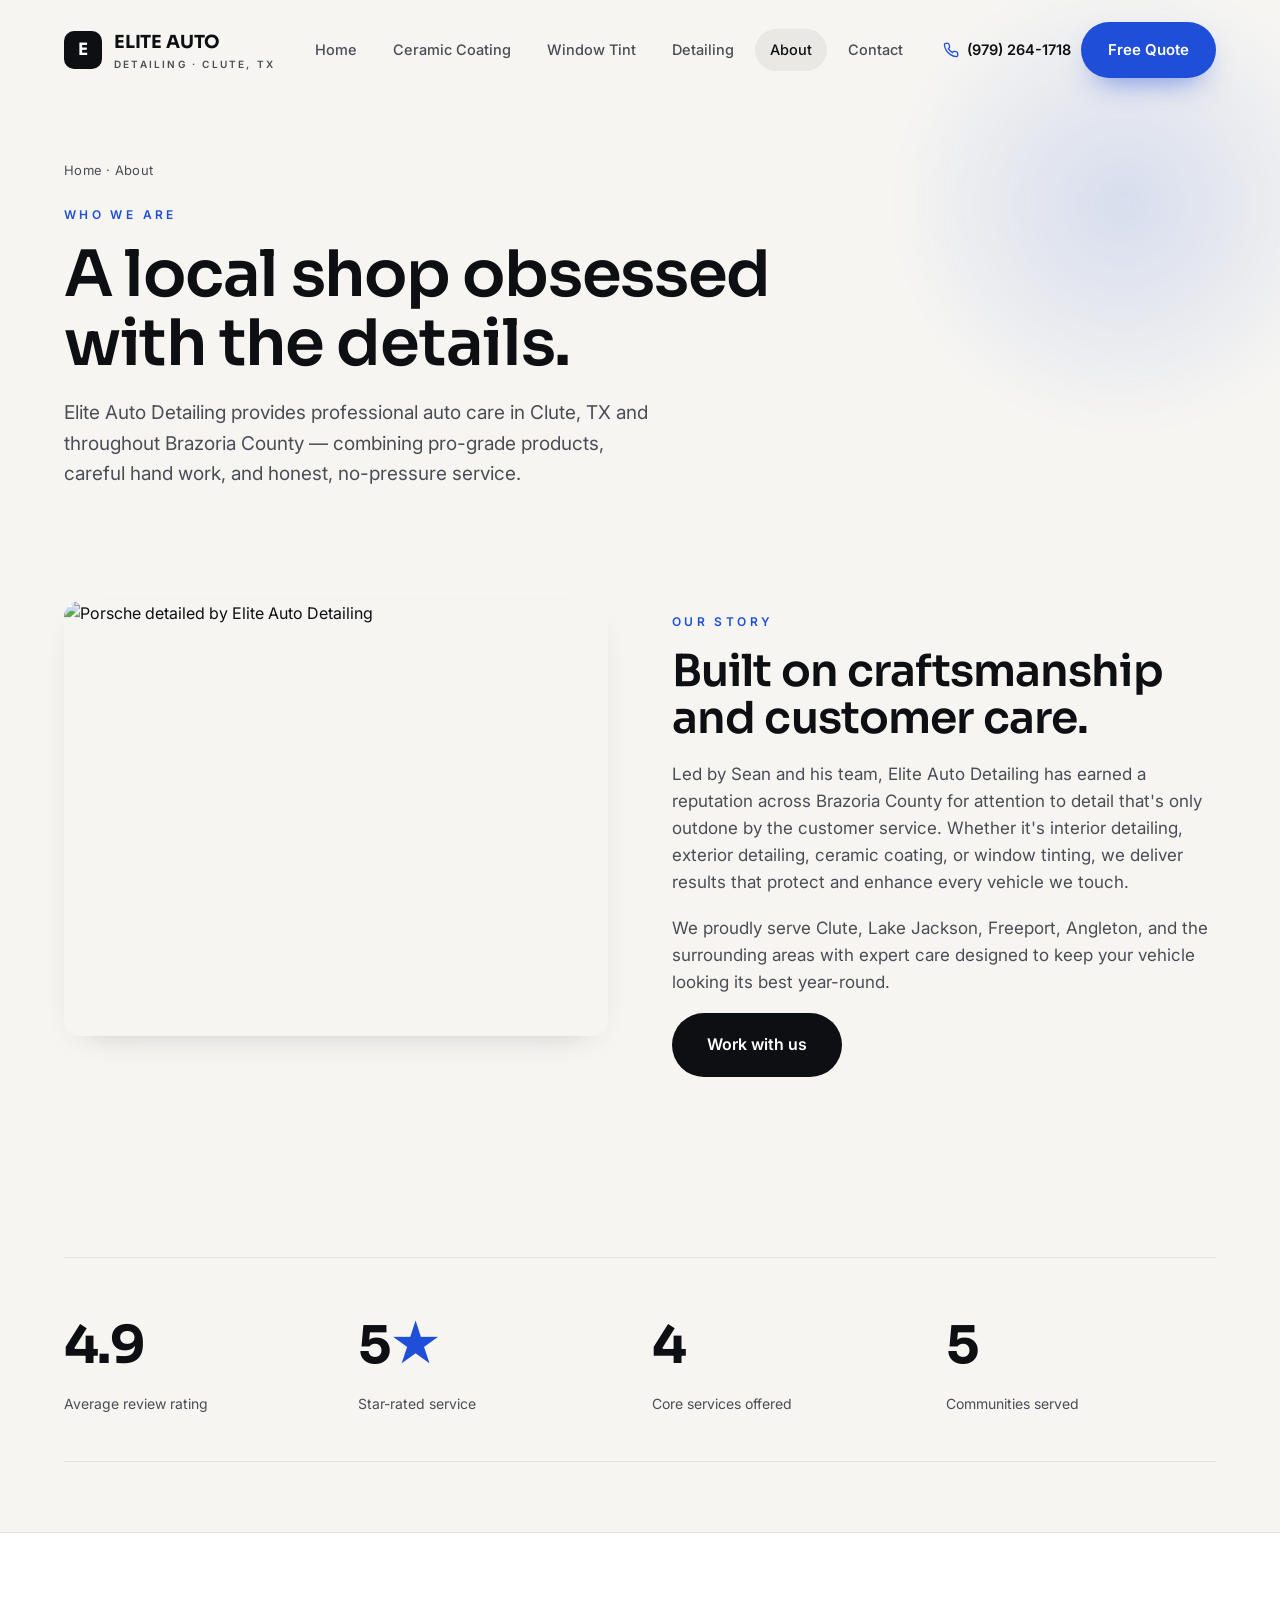
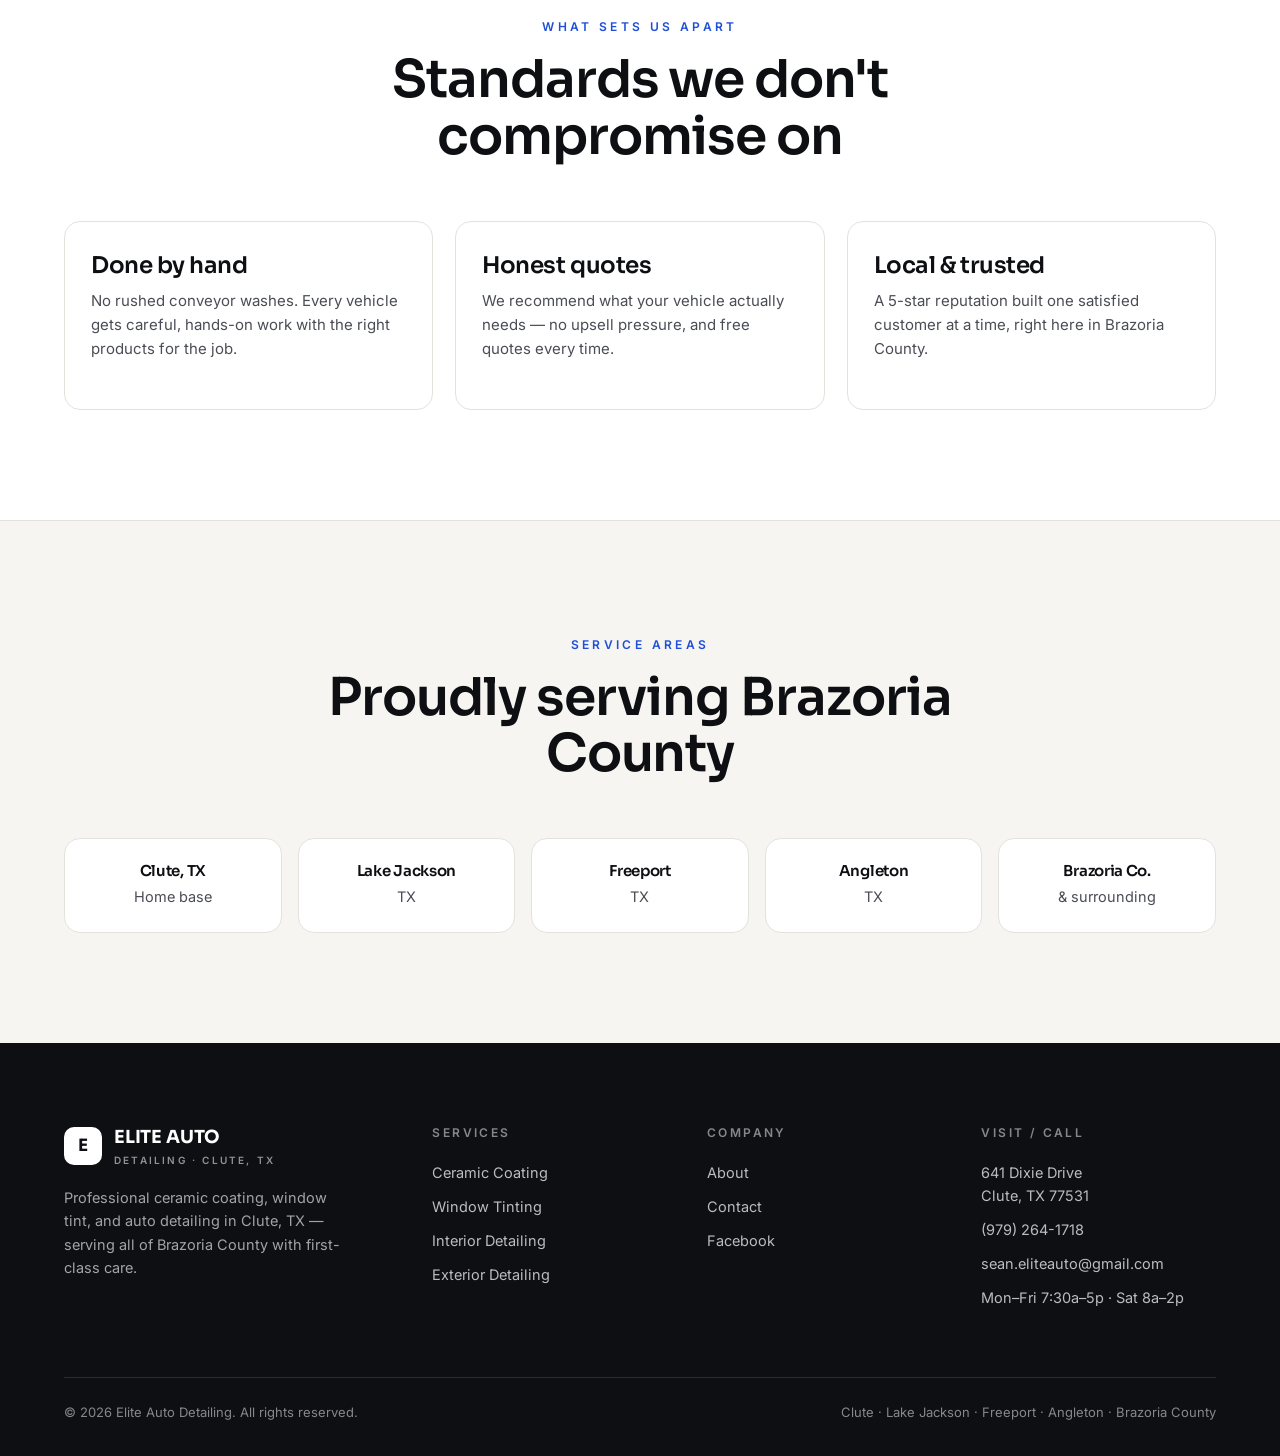
==== about.html @ 1297a755 "Elite Auto Detailing website" ====
<!DOCTYPE html>
<html lang="en">
<head>
<meta charset="UTF-8" />
<meta name="viewport" content="width=device-width, initial-scale=1" />
<title>About | Elite Auto Detailing in Clute, TX</title>
<meta name="description" content="Elite Auto Detailing is a local, 5-star auto detailing shop in Clute, TX. Learn about our team, our standards, and the areas we serve across Brazoria County." />
<link rel="preconnect" href="https://fonts.googleapis.com">
<link rel="preconnect" href="https://fonts.gstatic.com" crossorigin>
<link href="https://fonts.googleapis.com/css2?family=Inter:wght@400;500;600&family=Sora:wght@400;600;700&display=swap" rel="stylesheet">
<link rel="stylesheet" href="styles.css" />
</head>
<body>
<div class="progress"></div>

<header class="site-header">
  <div class="container nav">
    <a class="brand" href="index.html"><span class="mark">E</span><span>ELITE AUTO<small>DETAILING · CLUTE, TX</small></span></a>
    <nav class="nav-links">
      <a href="index.html">Home</a><a href="ceramic-coating.html">Ceramic Coating</a><a href="window-tint.html">Window Tint</a><a href="detailing.html">Detailing</a><a href="about.html">About</a><a href="contact.html">Contact</a>
    </nav>
    <div class="nav-cta">
      <a class="nav-phone" href="tel:9792641718"><svg viewBox="0 0 24 24" fill="none" stroke="currentColor" stroke-width="2"><path d="M22 16.92v3a2 2 0 0 1-2.18 2 19.79 19.79 0 0 1-8.63-3.07 19.5 19.5 0 0 1-6-6 19.79 19.79 0 0 1-3.07-8.67A2 2 0 0 1 4.11 2h3a2 2 0 0 1 2 1.72c.13.96.36 1.9.7 2.81a2 2 0 0 1-.45 2.11L8.09 9.91a16 16 0 0 0 6 6l1.27-1.27a2 2 0 0 1 2.11-.45c.9.34 1.85.57 2.81.7A2 2 0 0 1 22 16.92z"/></svg>(979) 264-1718</a>
      <a class="btn btn-primary" href="contact.html" data-magnetic>Free Quote</a>
    </div>
    <button class="hamburger" aria-label="Open menu"><span></span><span></span><span></span></button>
  </div>
</header>
<div class="mobile-menu">
  <a href="index.html">Home</a><a href="ceramic-coating.html">Ceramic Coating</a><a href="window-tint.html">Window Tint</a><a href="detailing.html">Detailing</a><a href="about.html">About</a><a href="contact.html">Contact</a>
  <div class="m-foot"><a class="btn btn-primary btn-lg" href="contact.html">Get a Free Quote</a><a class="btn btn-ghost btn-lg" href="tel:9792641718">Call (979) 264-1718</a></div>
</div>

<section class="page-hero">
  <div class="hero-glow"></div>
  <div class="container">
    <div class="breadcrumb"><a href="index.html">Home</a> · About</div>
    <span class="eyebrow" data-reveal>Who we are</span>
    <h1 data-reveal data-reveal-delay="1">A local shop obsessed with the details.</h1>
    <p data-reveal data-reveal-delay="2">Elite Auto Detailing provides professional auto care in Clute, TX and throughout Brazoria County — combining pro-grade products, careful hand work, and honest, no-pressure service.</p>
  </div>
</section>

<section class="section" style="padding-top:40px">
  <div class="container split">
    <div class="split-media" data-reveal>
      <img src="https://static.wixstatic.com/media/bb468a_57d0374f0ba342598aabe4526b5beebb~mv2.jpg/v1/fill/w_1000,h_800,al_c,q_88,enc_auto/file.jpg" alt="Porsche detailed by Elite Auto Detailing" data-parallax="0.05">
    </div>
    <div class="split-body" data-reveal data-reveal-delay="1">
      <span class="eyebrow">Our story</span>
      <h2>Built on craftsmanship and customer care.</h2>
      <p>Led by Sean and his team, Elite Auto Detailing has earned a reputation across Brazoria County for attention to detail that's only outdone by the customer service. Whether it's interior detailing, exterior detailing, ceramic coating, or window tinting, we deliver results that protect and enhance every vehicle we touch.</p>
      <p>We proudly serve Clute, Lake Jackson, Freeport, Angleton, and the surrounding areas with expert care designed to keep your vehicle looking its best year-round.</p>
      <a class="btn btn-dark btn-lg" href="contact.html" data-magnetic>Work with us</a>
    </div>
  </div>
</section>

<section class="section" style="padding:70px 0">
  <div class="container">
    <div class="stats">
      <div class="stat" data-reveal><div class="n"><span data-count="4.9">0</span></div><p>Average review rating</p></div>
      <div class="stat" data-reveal data-reveal-delay="1"><div class="n"><span data-count="5">0</span><span class="suf">★</span></div><p>Star-rated service</p></div>
      <div class="stat" data-reveal data-reveal-delay="2"><div class="n"><span data-count="4">0</span></div><p>Core services offered</p></div>
      <div class="stat" data-reveal data-reveal-delay="3"><div class="n"><span data-count="5">0</span></div><p>Communities served</p></div>
    </div>
  </div>
</section>

<section class="section" style="background:var(--bg-alt);border-top:1px solid var(--line);border-bottom:1px solid var(--line);padding-top:80px">
  <div class="container">
    <div class="section-head center-head text-center" data-reveal><span class="eyebrow">What sets us apart</span><h2>Standards we don't compromise on</h2></div>
    <div class="svc-grid" style="grid-template-columns:repeat(3,1fr)">
      <div class="svc-card" data-reveal data-reveal-delay="1"><div class="body"><h3>Done by hand</h3><p>No rushed conveyor washes. Every vehicle gets careful, hands-on work with the right products for the job.</p></div></div>
      <div class="svc-card" data-reveal data-reveal-delay="2"><div class="body"><h3>Honest quotes</h3><p>We recommend what your vehicle actually needs — no upsell pressure, and free quotes every time.</p></div></div>
      <div class="svc-card" data-reveal data-reveal-delay="3"><div class="body"><h3>Local &amp; trusted</h3><p>A 5-star reputation built one satisfied customer at a time, right here in Brazoria County.</p></div></div>
    </div>
  </div>
</section>

<section class="section">
  <div class="container">
    <div class="section-head center-head text-center" data-reveal><span class="eyebrow">Service areas</span><h2>Proudly serving Brazoria County</h2></div>
    <div class="info-grid" style="grid-template-columns:repeat(5,1fr)" data-reveal data-reveal-delay="1">
      <div class="info-card text-center"><h4>Clute, TX</h4><p>Home base</p></div>
      <div class="info-card text-center"><h4>Lake Jackson</h4><p>TX</p></div>
      <div class="info-card text-center"><h4>Freeport</h4><p>TX</p></div>
      <div class="info-card text-center"><h4>Angleton</h4><p>TX</p></div>
      <div class="info-card text-center"><h4>Brazoria Co.</h4><p>&amp; surrounding</p></div>
    </div>
  </div>
</section>

<footer class="site-footer">
  <div class="container">
    <div class="foot-grid">
      <div><a class="brand" href="index.html"><span class="mark">E</span><span>ELITE AUTO<small>DETAILING · CLUTE, TX</small></span></a><p class="foot-about">Professional ceramic coating, window tint, and auto detailing in Clute, TX — serving all of Brazoria County with first-class care.</p></div>
      <div class="foot-col"><h5>Services</h5><a href="ceramic-coating.html">Ceramic Coating</a><a href="window-tint.html">Window Tinting</a><a href="detailing.html">Interior Detailing</a><a href="detailing.html">Exterior Detailing</a></div>
      <div class="foot-col"><h5>Company</h5><a href="about.html">About</a><a href="contact.html">Contact</a><a href="https://www.facebook.com/EliteAuto19" target="_blank" rel="noopener">Facebook</a></div>
      <div class="foot-col"><h5>Visit / Call</h5><p>641 Dixie Drive<br>Clute, TX 77531</p><a href="tel:9792641718">(979) 264-1718</a><a href="mailto:sean.eliteauto@gmail.com">sean.eliteauto@gmail.com</a><p>Mon–Fri 7:30a–5p · Sat 8a–2p</p></div>
    </div>
    <div class="foot-bottom"><span>© <span data-year>2026</span> Elite Auto Detailing. All rights reserved.</span><span>Clute · Lake Jackson · Freeport · Angleton · Brazoria County</span></div>
  </div>
</footer>
<a class="fab" href="tel:9792641718" aria-label="Call Elite Auto Detailing"><svg viewBox="0 0 24 24" fill="none" stroke="currentColor" stroke-width="2"><path d="M22 16.92v3a2 2 0 0 1-2.18 2 19.79 19.79 0 0 1-8.63-3.07 19.5 19.5 0 0 1-6-6 19.79 19.79 0 0 1-3.07-8.67A2 2 0 0 1 4.11 2h3a2 2 0 0 1 2 1.72c.13.96.36 1.9.7 2.81a2 2 0 0 1-.45 2.11L8.09 9.91a16 16 0 0 0 6 6l1.27-1.27a2 2 0 0 1 2.11-.45c.9.34 1.85.57 2.81.7A2 2 0 0 1 22 16.92z"/></svg></a>
<script src="app.js"></script>
</body>
</html>
---- styles.css ----
/* =========================================================
   Elite Auto Detailing — Design System
   Light & clean minimalist. All animations custom (app.js).
   ========================================================= */

:root{
  --bg:#f6f5f2;
  --bg-alt:#ffffff;
  --ink:#0e0f12;
  --ink-soft:#4a4d55;
  --line:#e4e2dc;
  --accent:#1f4fd8;      /* clean cobalt */
  --accent-dark:#153bad;
  --gold:#c8a34e;        /* stars / subtle premium */
  --radius:16px;
  --radius-sm:10px;
  --shadow:0 22px 60px -30px rgba(14,15,18,.35);
  --shadow-soft:0 12px 34px -22px rgba(14,15,18,.30);
  --maxw:1200px;
  --ease:cubic-bezier(.22,.61,.36,1);
  --font-body:"Inter",system-ui,-apple-system,Segoe UI,Roboto,sans-serif;
  --font-head:"Sora","Inter",system-ui,sans-serif;
}

*{box-sizing:border-box}
html{scroll-behavior:smooth}
body{
  margin:0;
  font-family:var(--font-body);
  color:var(--ink);
  background:var(--bg);
  line-height:1.6;
  -webkit-font-smoothing:antialiased;
  overflow-x:hidden;
}
img{max-width:100%;display:block}
a{color:inherit;text-decoration:none}
h1,h2,h3,h4{font-family:var(--font-head);line-height:1.08;margin:0;font-weight:600;letter-spacing:-.02em}
p{margin:0 0 1em}
.container{width:100%;max-width:var(--maxw);margin:0 auto;padding:0 24px}

/* ---------- Utility labels ---------- */
.eyebrow{
  font-size:12px;letter-spacing:.28em;text-transform:uppercase;
  font-weight:600;color:var(--accent);display:inline-block;margin-bottom:16px;
}
.eyebrow.muted{color:var(--ink-soft)}
.section{padding:110px 0}
.section-head{max-width:640px;margin-bottom:56px}
.section-head h2{font-size:clamp(30px,4.4vw,52px)}
.section-head p{color:var(--ink-soft);font-size:18px;margin-top:18px}
.text-center{text-align:center}
.center-head{margin-left:auto;margin-right:auto}

/* ---------- Buttons ---------- */
.btn{
  --bpx:26px;
  display:inline-flex;align-items:center;gap:10px;
  padding:15px var(--bpx);border-radius:999px;font-weight:600;font-size:15px;
  cursor:pointer;border:1px solid transparent;position:relative;
  transition:transform .5s var(--ease),background .35s var(--ease),color .35s var(--ease),box-shadow .5s var(--ease);
  will-change:transform;
}
.btn svg{width:17px;height:17px}
.btn-primary{background:var(--accent);color:#fff;box-shadow:0 14px 30px -14px rgba(31,79,216,.7)}
.btn-primary:hover{background:var(--accent-dark);transform:translateY(-2px)}
.btn-dark{background:var(--ink);color:#fff}
.btn-dark:hover{transform:translateY(-2px);box-shadow:var(--shadow-soft)}
.btn-ghost{background:transparent;color:var(--ink);border-color:var(--line)}
.btn-ghost:hover{border-color:var(--ink);transform:translateY(-2px)}
.btn-lg{padding:18px 34px;font-size:16px}

/* ---------- Header / Nav ---------- */
.site-header{
  position:fixed;top:0;left:0;right:0;z-index:60;
  transition:background .4s var(--ease),box-shadow .4s var(--ease),padding .4s var(--ease);
  padding:22px 0;
}
.site-header.scrolled{
  background:rgba(246,245,242,.82);
  backdrop-filter:saturate(160%) blur(14px);
  box-shadow:0 1px 0 var(--line);
  padding:12px 0;
}
.nav{display:flex;align-items:center;justify-content:space-between;gap:24px}
.brand{display:flex;align-items:center;gap:12px;font-family:var(--font-head);font-weight:700;letter-spacing:-.01em;font-size:18px}
.brand .mark{
  width:38px;height:38px;border-radius:10px;background:var(--ink);color:#fff;
  display:grid;place-items:center;font-family:var(--font-head);font-weight:700;font-size:17px;
  transition:transform .5s var(--ease);
}
.brand:hover .mark{transform:rotate(-8deg) scale(1.05)}
.brand small{display:block;font-size:10px;letter-spacing:.22em;color:var(--ink-soft);font-weight:600;font-family:var(--font-body)}
.nav-links{display:flex;align-items:center;gap:6px}
.nav-links a{
  padding:9px 15px;border-radius:999px;font-size:14.5px;font-weight:500;color:var(--ink-soft);
  transition:color .3s var(--ease),background .3s var(--ease);
  position:relative;
}
.nav-links a:hover,.nav-links a.active{color:var(--ink);background:rgba(14,15,18,.05)}
.nav-cta{display:flex;align-items:center;gap:10px}
.nav-phone{display:inline-flex;align-items:center;gap:8px;font-weight:600;font-size:14.5px;color:var(--ink)}
.nav-phone svg{width:16px;height:16px;color:var(--accent)}

.hamburger{display:none;width:44px;height:44px;border:1px solid var(--line);border-radius:12px;background:var(--bg-alt);cursor:pointer;position:relative}
.hamburger span{position:absolute;left:12px;right:12px;height:2px;background:var(--ink);transition:transform .4s var(--ease),opacity .3s var(--ease);border-radius:2px}
.hamburger span:nth-child(1){top:16px}
.hamburger span:nth-child(2){top:22px}
.hamburger span:nth-child(3){top:28px}
.hamburger.open span:nth-child(1){transform:translateY(6px) rotate(45deg)}
.hamburger.open span:nth-child(2){opacity:0}
.hamburger.open span:nth-child(3){transform:translateY(-6px) rotate(-45deg)}

/* Mobile drawer */
.mobile-menu{
  position:fixed;inset:0;z-index:55;background:var(--bg);
  transform:translateY(-100%);transition:transform .6s var(--ease);
  display:flex;flex-direction:column;justify-content:center;padding:0 32px;
}
.mobile-menu.open{transform:translateY(0)}
.mobile-menu a{
  font-family:var(--font-head);font-size:34px;font-weight:600;padding:12px 0;
  border-bottom:1px solid var(--line);opacity:0;transform:translateY(18px);
  transition:opacity .5s var(--ease),transform .5s var(--ease);
}
.mobile-menu.open a{opacity:1;transform:none}
.mobile-menu .m-foot{margin-top:34px;display:flex;flex-direction:column;gap:14px;opacity:0;transition:opacity .6s .3s var(--ease)}
.mobile-menu.open .m-foot{opacity:1}

/* ---------- Hero ---------- */
.hero{position:relative;padding:170px 0 90px;overflow:hidden}
.hero-grid{display:grid;grid-template-columns:1.05fr .95fr;gap:60px;align-items:center}
.hero h1{font-size:clamp(38px,6.2vw,74px);letter-spacing:-.03em}
.hero h1 .line{display:block;overflow:hidden}
.hero h1 .line span{display:block;transform:translateY(110%);transition:transform .9s var(--ease)}
.hero.ready h1 .line span{transform:none}
.hero .sub{font-size:19px;color:var(--ink-soft);max-width:520px;margin:26px 0 34px}
.hero .cta-row{display:flex;gap:14px;flex-wrap:wrap;align-items:center}
.hero-media{position:relative}
.hero-media .frame{
  border-radius:22px;overflow:hidden;box-shadow:var(--shadow);position:relative;
  aspect-ratio:4/5;
}
.hero-media .frame img{width:100%;height:100%;object-fit:cover;transform:scale(1.12)}
.hero.ready .hero-media .frame img{transition:transform 1.6s var(--ease);transform:scale(1.02)}
.hero-badge{
  position:absolute;left:-24px;bottom:34px;background:var(--bg-alt);border:1px solid var(--line);
  border-radius:16px;padding:16px 20px;box-shadow:var(--shadow-soft);display:flex;gap:14px;align-items:center;
}
.hero-badge .num{font-family:var(--font-head);font-size:26px;font-weight:700}
.hero-badge small{color:var(--ink-soft);font-size:12.5px;display:block;max-width:120px}
.hero-trust{display:flex;gap:28px;margin-top:40px;flex-wrap:wrap}
.hero-trust .t{display:flex;align-items:center;gap:10px;font-size:14px;color:var(--ink-soft)}
.hero-trust .t svg{width:18px;height:18px;color:var(--accent)}
.hero-glow{position:absolute;top:-10%;right:-8%;width:520px;height:520px;border-radius:50%;
  background:radial-gradient(circle,rgba(31,79,216,.14),transparent 62%);filter:blur(10px);z-index:-1}

/* ---------- Reveal animation ---------- */
[data-reveal]{opacity:0;transform:translateY(26px);transition:opacity .9s var(--ease),transform .9s var(--ease)}
[data-reveal].in{opacity:1;transform:none}
[data-reveal-delay="1"]{transition-delay:.08s}
[data-reveal-delay="2"]{transition-delay:.16s}
[data-reveal-delay="3"]{transition-delay:.24s}
[data-reveal-delay="4"]{transition-delay:.32s}
[data-reveal-delay="5"]{transition-delay:.40s}

/* ---------- Services ---------- */
.svc-grid{display:grid;grid-template-columns:repeat(2,1fr);gap:22px}
.svc-card{
  position:relative;background:var(--bg-alt);border:1px solid var(--line);border-radius:var(--radius);
  padding:0;overflow:hidden;display:flex;flex-direction:column;
  transition:transform .6s var(--ease),box-shadow .6s var(--ease),border-color .6s var(--ease);
}
.svc-card:hover{transform:translateY(-6px);box-shadow:var(--shadow);border-color:transparent}
.svc-card .media{aspect-ratio:16/10;overflow:hidden}
.svc-card .media img{width:100%;height:100%;object-fit:cover;transition:transform 1.1s var(--ease)}
.svc-card:hover .media img{transform:scale(1.07)}
.svc-card .body{padding:26px 26px 30px}
.svc-card .idx{font-family:var(--font-head);font-size:13px;color:var(--accent);font-weight:700;letter-spacing:.1em}
.svc-card h3{font-size:23px;margin:6px 0 10px}
.svc-card p{color:var(--ink-soft);font-size:15px;margin:0 0 18px}
.svc-card .more{display:inline-flex;align-items:center;gap:8px;font-weight:600;font-size:14px;color:var(--ink)}
.svc-card .more svg{width:16px;height:16px;transition:transform .4s var(--ease)}
.svc-card:hover .more svg{transform:translateX(5px)}

/* ---------- Split / About ---------- */
.split{display:grid;grid-template-columns:1fr 1fr;gap:64px;align-items:center}
.split.reverse .split-media{order:2}
.split-media{position:relative}
.split-media img{border-radius:var(--radius);box-shadow:var(--shadow-soft);width:100%;aspect-ratio:5/4;object-fit:cover}
.split-body h2{font-size:clamp(28px,3.8vw,44px)}
.split-body p{color:var(--ink-soft);font-size:17px;margin-top:18px}
.tick-list{list-style:none;padding:0;margin:26px 0 30px;display:grid;gap:14px}
.tick-list li{display:flex;gap:12px;align-items:flex-start;font-size:15.5px}
.tick-list svg{width:22px;height:22px;color:var(--accent);flex:0 0 auto;margin-top:1px}

/* ---------- Stats ---------- */
.stats{display:grid;grid-template-columns:repeat(4,1fr);gap:24px;border-top:1px solid var(--line);border-bottom:1px solid var(--line);padding:46px 0}
.stat .n{font-family:var(--font-head);font-size:clamp(34px,5vw,52px);font-weight:700;letter-spacing:-.03em}
.stat .n .suf{color:var(--accent)}
.stat p{margin:6px 0 0;color:var(--ink-soft);font-size:14px}

/* ---------- Testimonials ---------- */
.tst-grid{display:grid;grid-template-columns:repeat(3,1fr);gap:22px}
.tst{background:var(--bg-alt);border:1px solid var(--line);border-radius:var(--radius);padding:30px 28px;display:flex;flex-direction:column}
.tst .stars{display:flex;gap:3px;margin-bottom:16px}
.tst .stars svg{width:17px;height:17px;color:var(--gold)}
.tst blockquote{margin:0;font-size:16px;line-height:1.65;flex:1}
.tst .who{margin-top:22px;display:flex;align-items:center;gap:12px}
.tst .who .av{width:40px;height:40px;border-radius:50%;background:var(--ink);color:#fff;display:grid;place-items:center;font-weight:700;font-family:var(--font-head)}
.tst .who b{display:block;font-size:15px}
.tst .who small{color:var(--ink-soft);font-size:12.5px}

/* ---------- Marquee (service areas) ---------- */
.marquee{border-top:1px solid var(--line);border-bottom:1px solid var(--line);overflow:hidden;padding:26px 0;background:var(--bg-alt)}
.marquee-track{display:flex;gap:56px;white-space:nowrap;width:max-content;animation:scrollx 26s linear infinite}
.marquee:hover .marquee-track{animation-play-state:paused}
.marquee-track span{font-family:var(--font-head);font-size:20px;font-weight:600;color:var(--ink);display:inline-flex;align-items:center;gap:56px;letter-spacing:-.01em}
.marquee-track span::after{content:"";width:7px;height:7px;border-radius:50%;background:var(--accent)}
@keyframes scrollx{to{transform:translateX(-50%)}}

/* ---------- CTA band ---------- */
.cta-band{position:relative;border-radius:26px;overflow:hidden;background:var(--ink);color:#fff;padding:70px 60px}
.cta-band .glow{position:absolute;inset:0;background:radial-gradient(600px 300px at 80% 20%,rgba(31,79,216,.45),transparent 60%)}
.cta-band-inner{position:relative;display:flex;justify-content:space-between;align-items:center;gap:40px;flex-wrap:wrap}
.cta-band h2{font-size:clamp(28px,4vw,44px);max-width:640px}
.cta-band p{color:rgba(255,255,255,.72);margin-top:14px}
.cta-band .btn-primary{background:#fff;color:var(--ink)}
.cta-band .btn-primary:hover{background:#eee}
.cta-band .btn-ghost{color:#fff;border-color:rgba(255,255,255,.3)}
.cta-band .btn-ghost:hover{border-color:#fff}

/* ---------- FAQ ---------- */
.faq-wrap{max-width:820px;margin:0 auto}
.faq{border-bottom:1px solid var(--line)}
.faq-q{width:100%;text-align:left;background:none;border:0;cursor:pointer;padding:24px 0;
  display:flex;justify-content:space-between;align-items:center;gap:20px;
  font-family:var(--font-head);font-weight:600;font-size:18px;color:var(--ink)}
.faq-q .ic{flex:0 0 auto;width:30px;height:30px;border:1px solid var(--line);border-radius:50%;position:relative;transition:background .3s var(--ease),border-color .3s var(--ease)}
.faq-q .ic::before,.faq-q .ic::after{content:"";position:absolute;background:var(--ink);left:50%;top:50%;transition:transform .35s var(--ease),background .3s}
.faq-q .ic::before{width:12px;height:2px;transform:translate(-50%,-50%)}
.faq-q .ic::after{width:2px;height:12px;transform:translate(-50%,-50%)}
.faq.open .faq-q .ic{background:var(--accent);border-color:var(--accent)}
.faq.open .faq-q .ic::before,.faq.open .faq-q .ic::after{background:#fff}
.faq.open .faq-q .ic::after{transform:translate(-50%,-50%) scaleY(0)}
.faq-a{overflow:hidden;height:0;transition:height .45s var(--ease)}
.faq-a .inner{padding:0 0 24px;color:var(--ink-soft);font-size:16px;max-width:680px}

/* ---------- Quote form ---------- */
.quote-card{background:var(--bg-alt);border:1px solid var(--line);border-radius:22px;padding:38px;box-shadow:var(--shadow-soft)}
.form-row{display:grid;grid-template-columns:1fr 1fr;gap:16px}
.field{margin-bottom:16px}
.field label{display:block;font-size:13px;font-weight:600;margin-bottom:7px;color:var(--ink)}
.field input,.field select,.field textarea{
  width:100%;padding:14px 15px;border:1px solid var(--line);border-radius:12px;background:var(--bg);
  font-family:inherit;font-size:15px;color:var(--ink);transition:border-color .3s var(--ease),box-shadow .3s var(--ease)}
.field input:focus,.field select:focus,.field textarea:focus{outline:none;border-color:var(--accent);box-shadow:0 0 0 4px rgba(31,79,216,.12)}
.field textarea{min-height:110px;resize:vertical}

/* ---------- Contact info cards ---------- */
.info-grid{display:grid;grid-template-columns:repeat(2,1fr);gap:16px;margin-top:8px}
.info-card{background:var(--bg-alt);border:1px solid var(--line);border-radius:var(--radius);padding:24px}
.info-card .ic{width:42px;height:42px;border-radius:12px;background:rgba(31,79,216,.1);color:var(--accent);display:grid;place-items:center;margin-bottom:14px}
.info-card .ic svg{width:20px;height:20px}
.info-card h4{font-size:15px;margin-bottom:6px}
.info-card p,.info-card a{color:var(--ink-soft);font-size:14.5px;margin:0}
.info-card a:hover{color:var(--accent)}

/* ---------- Page hero (interior pages) ---------- */
.page-hero{padding:160px 0 60px;position:relative}
.page-hero h1{font-size:clamp(34px,5.4vw,64px);max-width:800px}
.page-hero p{color:var(--ink-soft);font-size:19px;max-width:600px;margin-top:20px}
.breadcrumb{font-size:13px;color:var(--ink-soft);margin-bottom:20px;letter-spacing:.02em}
.breadcrumb a:hover{color:var(--accent)}

/* ---------- Footer ---------- */
.site-footer{background:var(--ink);color:#fff;padding:80px 0 34px;margin-top:0}
.foot-grid{display:grid;grid-template-columns:1.4fr 1fr 1fr 1fr;gap:40px}
.site-footer .brand{color:#fff}
.site-footer .brand .mark{background:#fff;color:var(--ink)}
.site-footer .brand small{color:rgba(255,255,255,.55)}
.foot-about{color:rgba(255,255,255,.62);font-size:14.5px;margin-top:18px;max-width:280px}
.foot-col h5{font-size:12px;letter-spacing:.2em;text-transform:uppercase;color:rgba(255,255,255,.5);margin:0 0 18px;font-family:var(--font-body);font-weight:600}
.foot-col a,.foot-col p{display:block;color:rgba(255,255,255,.72);font-size:14.5px;margin:0 0 11px;transition:color .3s}
.foot-col a:hover{color:#fff}
.foot-bottom{border-top:1px solid rgba(255,255,255,.12);margin-top:56px;padding-top:24px;display:flex;justify-content:space-between;gap:16px;flex-wrap:wrap;color:rgba(255,255,255,.5);font-size:13px}
.foot-bottom a{color:rgba(255,255,255,.7)}
.foot-bottom a:hover{color:#fff}

/* ---------- Floating call button (mobile) ---------- */
.fab{position:fixed;right:18px;bottom:18px;z-index:50;background:var(--accent);color:#fff;width:58px;height:58px;border-radius:50%;display:none;place-items:center;box-shadow:0 16px 32px -12px rgba(31,79,216,.8);animation:pulse 2.4s infinite}
.fab svg{width:24px;height:24px}
@keyframes pulse{0%{box-shadow:0 0 0 0 rgba(31,79,216,.5)}70%{box-shadow:0 0 0 16px rgba(31,79,216,0)}100%{box-shadow:0 0 0 0 rgba(31,79,216,0)}}

/* ---------- Scroll progress bar ---------- */
.progress{position:fixed;top:0;left:0;height:3px;width:0;background:var(--accent);z-index:70;transition:width .1s linear}

/* ---------- Responsive ---------- */
@media (max-width:960px){
  .nav-links,.nav-phone{display:none}
  .hamburger{display:block}
  .hero-grid{grid-template-columns:1fr;gap:44px}
  .hero-media{max-width:460px}
  .split{grid-template-columns:1fr;gap:36px}
  .split.reverse .split-media{order:0}
  .svc-grid,.tst-grid,.info-grid{grid-template-columns:1fr}
  .stats{grid-template-columns:repeat(2,1fr);gap:32px 24px}
  .cta-band{padding:48px 30px}
  .fab{display:grid}
  .foot-grid{grid-template-columns:1fr 1fr;gap:32px}
}
@media (max-width:600px){
  .section{padding:74px 0}
  .form-row{grid-template-columns:1fr}
  .foot-grid{grid-template-columns:1fr}
  .cta-band-inner{flex-direction:column;align-items:flex-start}
  .hero-badge{left:12px}
}
@media (prefers-reduced-motion:reduce){
  *{animation:none!important;transition:none!important}
  [data-reveal]{opacity:1!important;transform:none!important}
  .hero h1 .line span{transform:none!important}
}
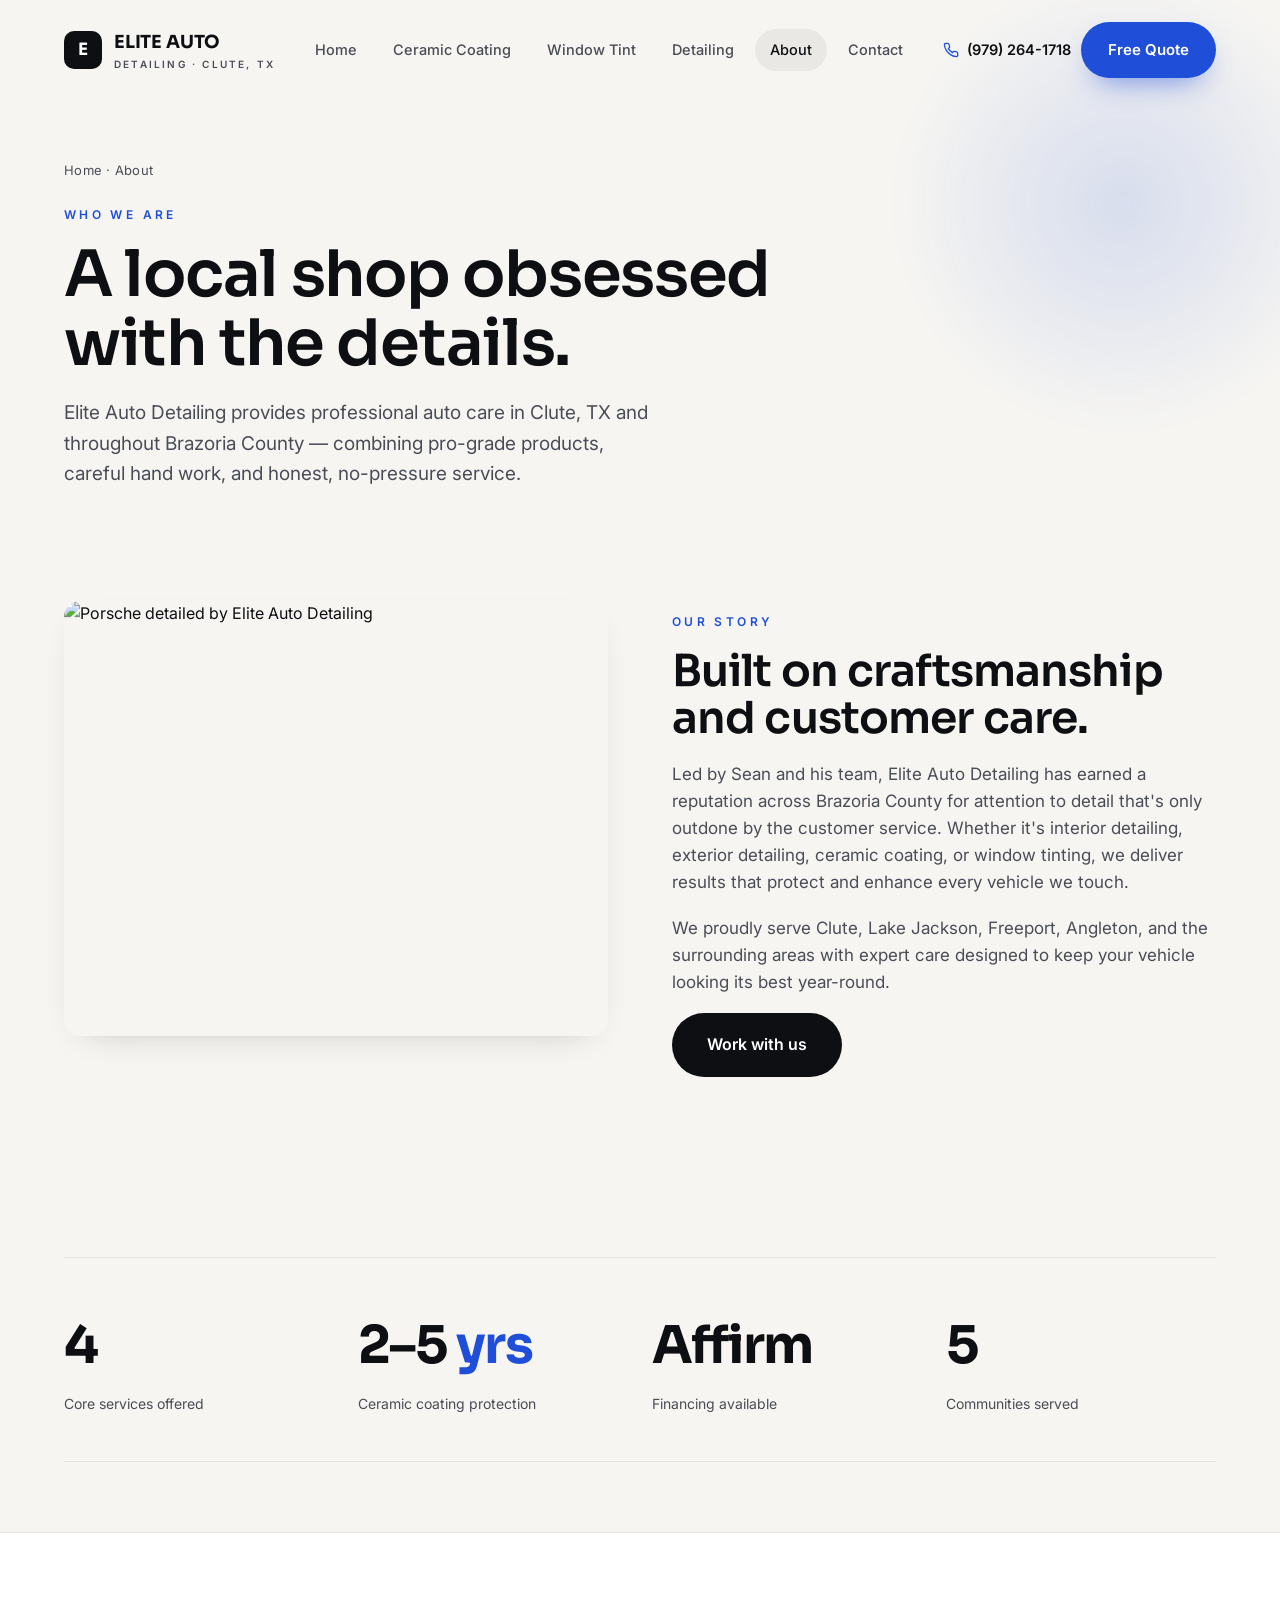
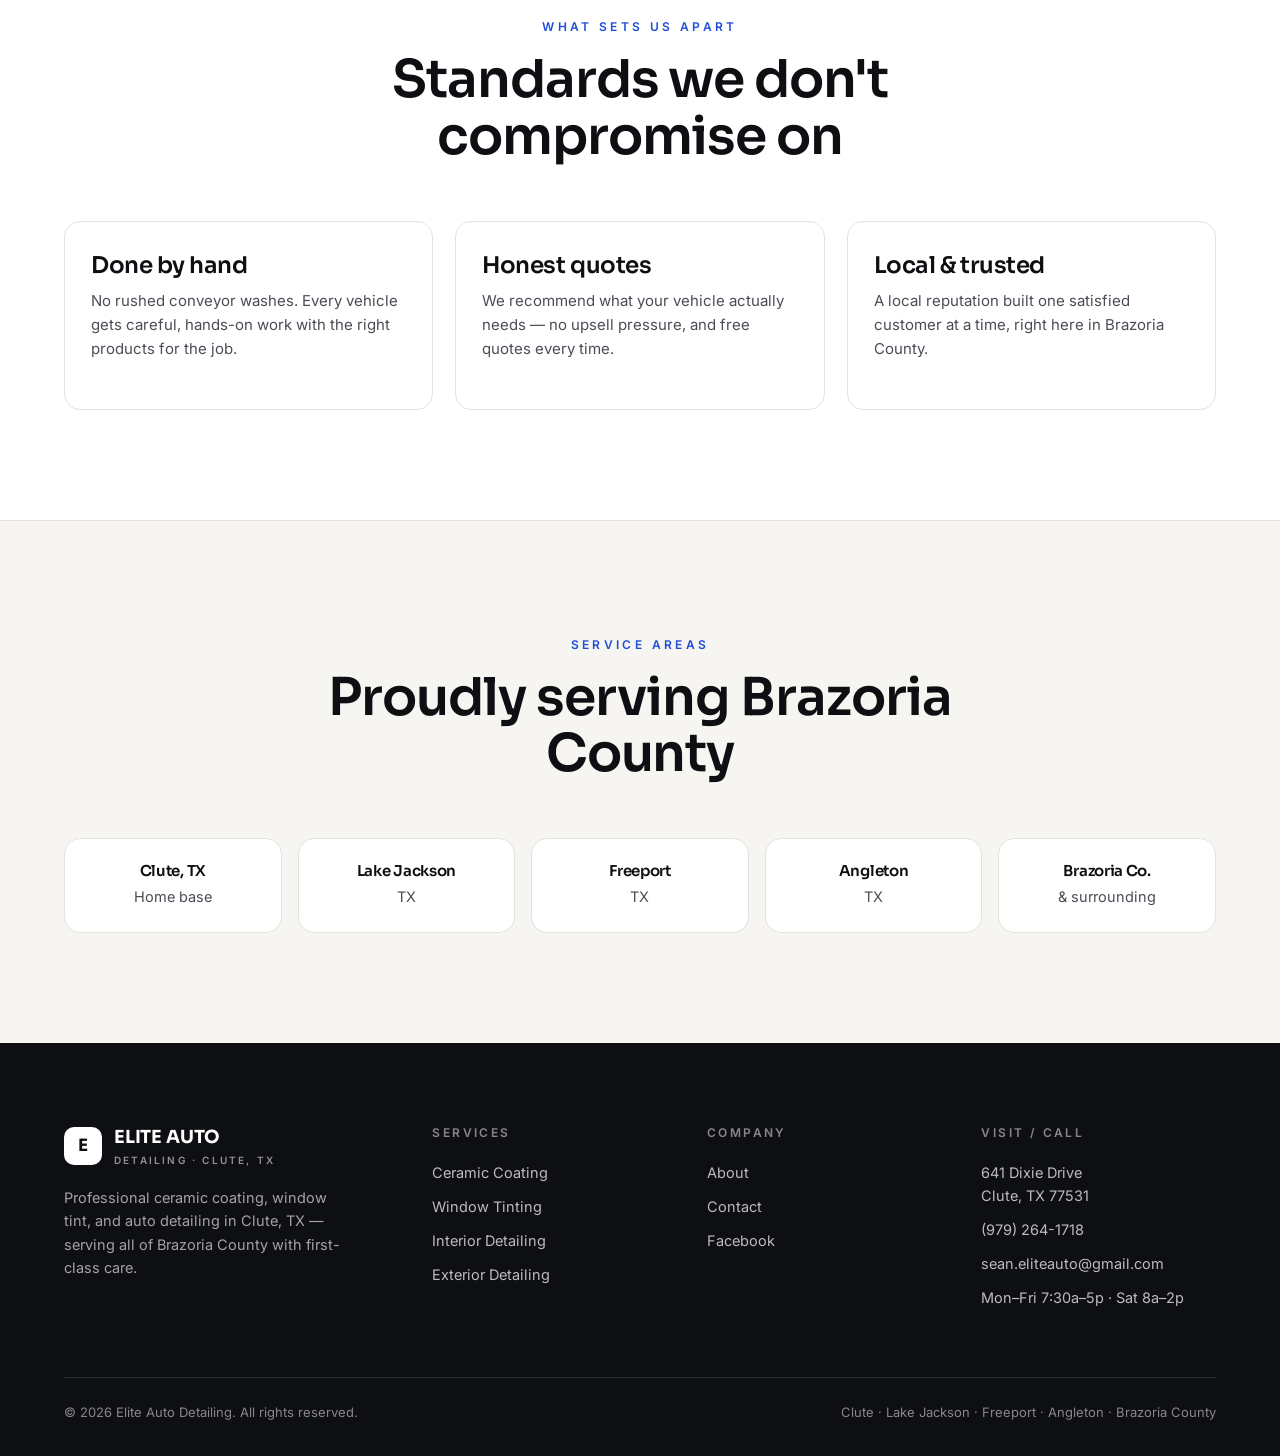
==== commit 7ff71f30: "Mobile header + factual content" ====
--- a/about.html
+++ b/about.html
@@ -4,7 +4,7 @@
 <meta charset="UTF-8" />
 <meta name="viewport" content="width=device-width, initial-scale=1" />
 <title>About | Elite Auto Detailing in Clute, TX</title>
-<meta name="description" content="Elite Auto Detailing is a local, 5-star auto detailing shop in Clute, TX. Learn about our team, our standards, and the areas we serve across Brazoria County." />
+<meta name="description" content="Elite Auto Detailing is a local auto detailing shop in Clute, TX. Learn about our team, our standards, and the areas we serve across Brazoria County." />
 <link rel="preconnect" href="https://fonts.googleapis.com">
 <link rel="preconnect" href="https://fonts.gstatic.com" crossorigin>
 <link href="https://fonts.googleapis.com/css2?family=Inter:wght@400;500;600&family=Sora:wght@400;600;700&display=swap" rel="stylesheet">
@@ -59,9 +59,9 @@
 <section class="section" style="padding:70px 0">
   <div class="container">
     <div class="stats">
-      <div class="stat" data-reveal><div class="n"><span data-count="4.9">0</span></div><p>Average review rating</p></div>
-      <div class="stat" data-reveal data-reveal-delay="1"><div class="n"><span data-count="5">0</span><span class="suf">★</span></div><p>Star-rated service</p></div>
-      <div class="stat" data-reveal data-reveal-delay="2"><div class="n"><span data-count="4">0</span></div><p>Core services offered</p></div>
+      <div class="stat" data-reveal><div class="n"><span data-count="4">0</span></div><p>Core services offered</p></div>
+      <div class="stat" data-reveal data-reveal-delay="1"><div class="n">2–5<span class="suf"> yrs</span></div><p>Ceramic coating protection</p></div>
+      <div class="stat" data-reveal data-reveal-delay="2"><div class="n">Affirm</div><p>Financing available</p></div>
       <div class="stat" data-reveal data-reveal-delay="3"><div class="n"><span data-count="5">0</span></div><p>Communities served</p></div>
     </div>
   </div>
@@ -73,7 +73,7 @@
     <div class="svc-grid" style="grid-template-columns:repeat(3,1fr)">
       <div class="svc-card" data-reveal data-reveal-delay="1"><div class="body"><h3>Done by hand</h3><p>No rushed conveyor washes. Every vehicle gets careful, hands-on work with the right products for the job.</p></div></div>
       <div class="svc-card" data-reveal data-reveal-delay="2"><div class="body"><h3>Honest quotes</h3><p>We recommend what your vehicle actually needs — no upsell pressure, and free quotes every time.</p></div></div>
-      <div class="svc-card" data-reveal data-reveal-delay="3"><div class="body"><h3>Local &amp; trusted</h3><p>A 5-star reputation built one satisfied customer at a time, right here in Brazoria County.</p></div></div>
+      <div class="svc-card" data-reveal data-reveal-delay="3"><div class="body"><h3>Local &amp; trusted</h3><p>A local reputation built one satisfied customer at a time, right here in Brazoria County.</p></div></div>
     </div>
   </div>
 </section>
--- a/styles.css
+++ b/styles.css
@@ -297,7 +297,7 @@
 
 /* ---------- Responsive ---------- */
 @media (max-width:960px){
-  .nav-links,.nav-phone{display:none}
+  .nav-links,.nav-cta{display:none}
   .hamburger{display:block}
   .hero-grid{grid-template-columns:1fr;gap:44px}
   .hero-media{max-width:460px}
